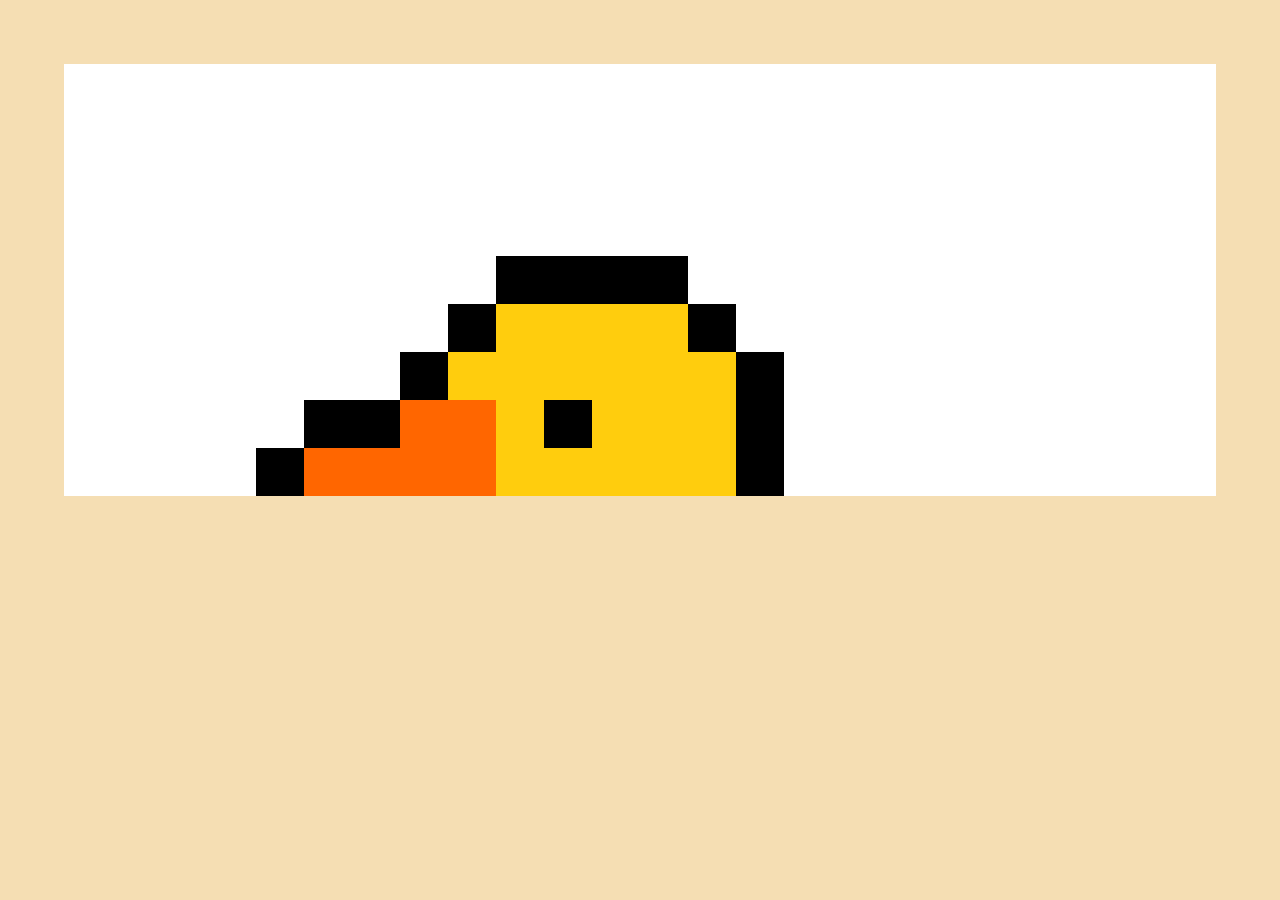
==== bonus/index.html @ baf189a2 "bonus work in progress" ====
<!DOCTYPE html>
<html lang="en">
<head>
    <meta charset="UTF-8">
    <meta http-equiv="X-UA-Compatible" content="IE=edge">
    <meta name="viewport" content="width=device-width, initial-scale=1.0">
    <title>duck!</title>

    <link rel="stylesheet" href="./../12bool.css">
    <link rel="stylesheet" href="style.css">
</head>
<body>
    <div class="container">
        <div class="row">
            <div class="row">
                <div class="col-12 bg-white"></div><!--1st row-->
                <div class="col-12 bg-white"></div><!--2nd row-->
                <div class="col-12 bg-white"></div><!--3rd row-->
                <div class="col-12 bg-white"></div><!--4th row-->
                <div class="col-9 bg-white"></div><!--5th row-->
                <div class="col-3 bg-black"></div>
                <div class="col-8 bg-white"></div><!--6th row-->
                <div class="col-1 bg-black"></div>
                <div class="col-3 bg-yellow"></div>
                <div class="col-7 bg-white"></div><!--7th row-->
                <div class="col-1 bg-black"></div>
                <div class="col-4 bg-yellow"></div>
                <div class="col-5 bg-white"></div><!--8th row-->
                <div class="col-2 bg-black"></div>
                <div class="col-2 bg-orange"></div>
                <div class="col-1 bg-yellow"></div>
                <div class="col-1 bg-black"></div>
                <div class="col-1 bg-yellow"></div>
                <div class="col-4 bg-white"></div><!--9th row-->
                <div class="col-1 bg-black"></div>
                <div class="col-4 bg-orange"></div>
                <div class="col-3 bg-yellow"></div>
                <div class="col"></div><!--10th row-->
            </div>
            <div class="row">
                <div class="col-12 bg-white"></div><!--1st row-->
                <div class="col-12 bg-white"></div><!--2nd row-->
                <div class="col-12 bg-white"></div><!--3rd row-->
                <div class="col-12 bg-white"></div><!--4th row-->
                <div class="col-1 bg-black"></div><!--5th row-->
                <div class="col-11 bg-white"></div>
                <div class="col-1 bg-yellow"></div><!--6th row-->
                <div class="col-1 bg-black"></div>
                <div class="col-10 bg-white"></div>
                <div class="col-2 bg-yellow"></div><!--7th row-->
                <div class="col-1 bg-black"></div>
                <div class="col-9 bg-white"></div>
                <div class="col-2 bg-yellow"></div><!--8th row-->
                <div class="col-1 bg-black"></div>
                <div class="col-9 bg-white"></div>
                <div class="col-2 bg-yellow"></div><!--9th row-->
                <div class="col-1 bg-black"></div>
                <div class="col-9 bg-white"></div>
                <div class="col"></div><!--10th row-->
            </div>
        </div>
    </div>
</body>
</html>
---- 12bool.css ----
.container{
    max-width: 1200px;
    margin: 0 auto;
}

.row{
    display: flex;
    flex-direction: row;
    flex-wrap: wrap;
}

[class*="col-"]{
    flex: 0 0 auto;
}

.col{
    flex-grow: 1;
    flex-shrink: 0;
    max-width: 100%;
}

.col-1{
    flex-basis: calc((100% / 12) * 1);
    max-width: calc((100% / 12) * 1);
}

.col-2{
    flex-basis: calc((100% / 12) * 2);
    max-width: calc((100% / 12) * 2);
}

.col-3{
    flex-basis: calc((100% / 12) * 3);
    max-width: calc((100% / 12) * 3);
}

.col-4{
    flex-basis: calc((100% / 12) * 4);
    max-width: calc((100% / 12) * 4);
}

.col-5{
    flex-basis: calc((100% / 12) * 5);
    max-width: calc((100% / 12) * 5);
}

.col-6{
    flex-basis: calc((100% / 12) * 6);
    max-width: calc((100% / 12) * 6);
}

.col-7{
    flex-basis: calc((100% / 12) * 7);
    max-width: calc((100% / 12) * 7);
}

.col-8{
    flex-basis: calc((100% / 12) * 8);
    max-width: calc((100% / 12) * 8);
}

.col-9{
    flex-basis: calc((100% / 12) * 9);
    max-width: calc((100% / 12) * 9);
}

.col-10{
    flex-basis: calc((100% / 12) * 10);
    max-width: calc((100% / 12) * 10);
}

.col-11{
    flex-basis: calc((100% / 12) * 11);
    max-width: calc((100% / 12) * 11);
}

.col-12{
    flex-basis: calc((100% / 12) * 12);
    max-width: calc((100% / 12) * 12);
}

/*OFFSET INSTRUCTION*/

.col-offset-1{
    margin-left: calc((100% / 12) * 1);
}

.col-offset-2{
    margin-left: calc((100% / 12) * 2);
}

.col-offset-3{
    margin-left: calc((100% / 12) * 3);
}

.col-offset-4{
    margin-left: calc((100% / 12) * 4);
}

.col-offset-5{
    margin-left: calc((100% / 12) * 5);
}

.col-offset-6{
    margin-left: calc((100% / 12) * 6);
}

.col-offset-7{
    margin-left: calc((100% / 12) * 7);
}

.col-offset-8{
    margin-left: calc((100% / 12) * 8);
}

.col-offset-9{
    margin-left: calc((100% / 12) * 9);
}

.col-offset-10{
    margin-left: calc((100% / 12) * 10);
}

.col-offset-11{
    margin-left: calc((100% / 12) * 11);
}

.col-offset-12{
    margin-left: calc((100% / 12) * 12);
}
---- bonus/style.css ----
/*RESET*/

*{
    margin: 0;
    padding: 0;
    box-sizing: border-box;
}

/*utilities*/

.bg-white{
    background-color: white;
}

.bg-black{
    background-color: black;
}

.bg-orange{
    background-color: #ff6600;
}

.bg-yellow{
    background-color: #ffcd0d;
}

/*framework patch*/

.col-1{
    aspect-ratio: 1 / 1;
}

.col-2{
    aspect-ratio: 2 / 1;
}

.col-3{
    aspect-ratio: 3 / 1;
}

.col-4{
    aspect-ratio: 4 / 1;
}

.col-5{
    aspect-ratio: 5 / 1;
}

.col-6{
    aspect-ratio: 6 / 1;
}

.col-7{
    aspect-ratio: 7 / 1;
}

.col-8{
    aspect-ratio: 8 / 1;
}

.col-9{
    aspect-ratio: 9 / 1;
}

.col-10{
    aspect-ratio: 10 / 1;
}

.col-{
    aspect-ratio: 11 / 1;
}

.col-12{
    aspect-ratio: 12 / 1;
}

/*style*/

body{
    padding: 5%;
    background-color: wheat;
}

.container>.row{
    width: 100%;
}

.row{
    flex-grow: 1;
}
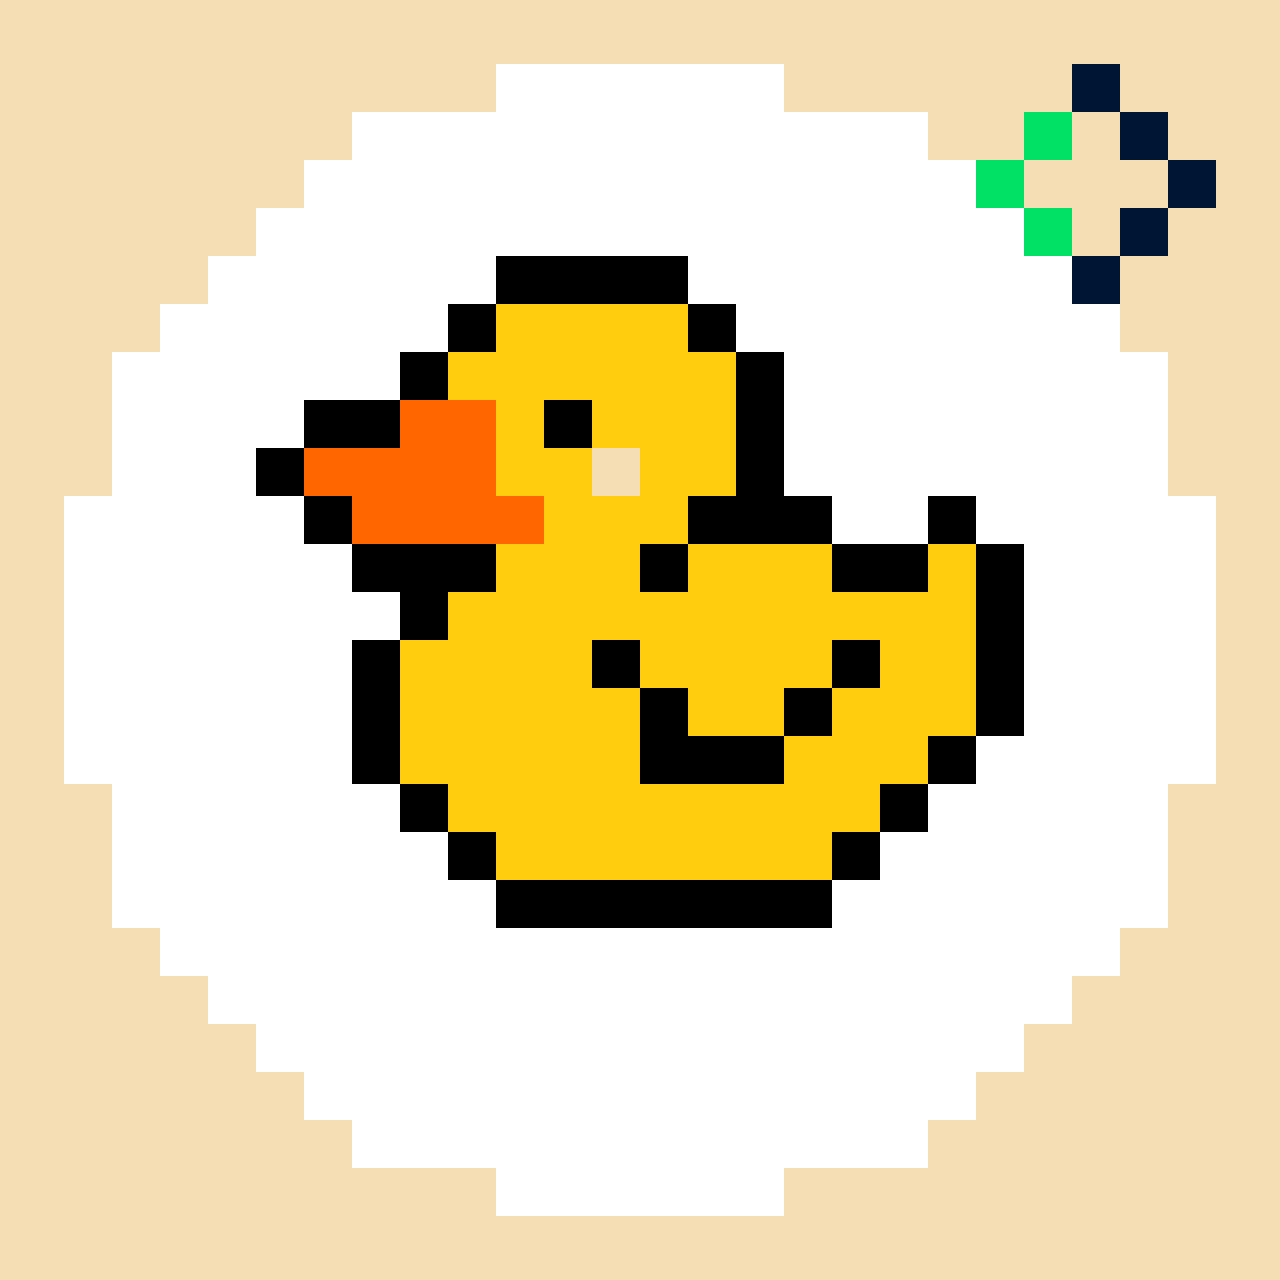
==== commit 52dd3541: "quack!" ====
--- a/bonus/index.html
+++ b/bonus/index.html
@@ -12,51 +12,267 @@
 <body>
     <div class="container">
         <div class="row">
-            <div class="row">
-                <div class="col-12 bg-white"></div><!--1st row-->
-                <div class="col-12 bg-white"></div><!--2nd row-->
-                <div class="col-12 bg-white"></div><!--3rd row-->
-                <div class="col-12 bg-white"></div><!--4th row-->
-                <div class="col-9 bg-white"></div><!--5th row-->
-                <div class="col-3 bg-black"></div>
-                <div class="col-8 bg-white"></div><!--6th row-->
-                <div class="col-1 bg-black"></div>
-                <div class="col-3 bg-yellow"></div>
-                <div class="col-7 bg-white"></div><!--7th row-->
-                <div class="col-1 bg-black"></div>
-                <div class="col-4 bg-yellow"></div>
-                <div class="col-5 bg-white"></div><!--8th row-->
-                <div class="col-2 bg-black"></div>
-                <div class="col-2 bg-orange"></div>
-                <div class="col-1 bg-yellow"></div>
-                <div class="col-1 bg-black"></div>
-                <div class="col-1 bg-yellow"></div>
-                <div class="col-4 bg-white"></div><!--9th row-->
-                <div class="col-1 bg-black"></div>
-                <div class="col-4 bg-orange"></div>
-                <div class="col-3 bg-yellow"></div>
-                <div class="col"></div><!--10th row-->
+            <div class="col-6">
+                <div class="row">
+                    <div class="col-3 col-offset-9 bg-white"></div><!--1st row-->
+                </div>
+
+                <div class="row">
+                    <div class="col-6 col-offset-6 bg-white"></div><!--2nd row-->
+                </div>
+
+                <div class="row">
+                    <div class="col-7 col-offset-5 bg-white"></div><!--3rd row-->
+                </div>
+
+                <div class="row">
+                    <div class="col-8 col-offset-4 bg-white"></div><!--4th row-->
+                </div>
+
+                <div class="row">
+                    <div class="col-6 col-offset-3 bg-white"></div><!--5th row-->
+                    <div class="col-3 bg-black"></div>
+                </div>
+
+                <div class="row">
+                    <div class="col-6 col-offset-2 bg-white"></div><!--6th row-->
+                    <div class="col-1 bg-black"></div>
+                    <div class="col-3 bg-yellow"></div>
+                </div>
+
+                <div class="row">
+                    <div class="col-6 col-offset-1 bg-white"></div><!--7th row-->
+                    <div class="col-1 bg-black"></div>
+                    <div class="col-4 bg-yellow"></div>
+                </div>
+
+                <div class="row">
+                    <div class="col-4 col-offset-1 bg-white"></div><!--8th row-->
+                    <div class="col-2 bg-black"></div>
+                    <div class="col-2 bg-orange"></div>
+                    <div class="col-1 bg-yellow"></div>
+                    <div class="col-1 bg-black"></div>
+                    <div class="col-1 bg-yellow"></div>
+                </div>
+
+                <div class="row">
+                    <div class="col-3 col-offset-1  bg-white"></div><!--9th row-->
+                    <div class="col-1 bg-black"></div>
+                    <div class="col-4 bg-orange"></div>
+                    <div class="col-2 bg-yellow"></div>
+                </div>
+
+                <div class="row">
+                    <div class="col-5 bg-white"></div><!--10th row-->
+                    <div class="col-1 bg-black"></div>
+                    <div class="col-4 bg-orange"></div>
+                    <div class="col-2 bg-yellow"></div>
+                </div>
+
+                <div class="row">
+                    <div class="col-6 bg-white"></div><!--11th row-->
+                    <div class="col-3 bg-black"></div>
+                    <div class="col-3 bg-yellow"></div>
+                </div>
+
+                <div class="row">
+                    <div class="col-7 bg-white"></div><!--12th row-->
+                    <div class="col-1 bg-black"></div>
+                    <div class="col-4 bg-yellow"></div>
+                </div>
+
+                <div class="row">
+                    <div class="col-6 bg-white"></div><!--13th row-->
+                    <div class="col-1 bg-black"></div>
+                    <div class="col-4 bg-yellow"></div>
+                    <div class="col-1 bg-black"></div>
+                </div>
+
+                <div class="row">
+                    <div class="col-6 bg-white"></div><!--14th row-->
+                    <div class="col-1 bg-black"></div>
+                    <div class="col-5 bg-yellow"></div>
+                </div>
+
+                <div class="row">
+                    <div class="col-6 bg-white"></div><!--15th row-->
+                    <div class="col-1 bg-black"></div>
+                    <div class="col-5 bg-yellow"></div>
+                </div>
+
+                <div class="row"><!--16th row-->
+                    <div class="col-6 col-offset-1 bg-white"></div>
+                    <div class="col-1 bg-black"></div>
+                    <div class="col-4 bg-yellow"></div>
+                </div>
+
+                <div class="row"><!--17th row-->
+                    <div class="col-7 col-offset-1 bg-white"></div>
+                    <div class="col-1 bg-black"></div>
+                    <div class="col-3 bg-yellow"></div>
+                </div>
+
+                <div class="row">
+                    <div class="col-8 col-offset-1 bg-white"></div>
+                    <div class="col-3 bg-black"></div><!--18th row-->
+                </div>
+
+                <div class="row"><!--19th row-->
+                    <div class="col-10 col-offset-2 bg-white"></div>
+                </div>
+                <div class="row"><!--20th row-->
+                    <div class="col-9 col-offset-3 bg-white"></div>
+                </div>
+                <div class="row"><!--21th row-->
+                    <div class="col-8 col-offset-4 bg-white"></div>
+                </div>
+                <div class="row"><!--22th row-->
+                    <div class="col-7 col-offset-5 bg-white"></div>
+                </div>
+                <div class="row"><!--23th row-->
+                    <div class="col-6 col-offset-6 bg-white"></div>
+                </div>
+                <div class="row"><!--24th row-->
+                    <div class="col-3 col-offset-9 bg-white"></div>
+                </div>
+
             </div>
-            <div class="row">
-                <div class="col-12 bg-white"></div><!--1st row-->
-                <div class="col-12 bg-white"></div><!--2nd row-->
-                <div class="col-12 bg-white"></div><!--3rd row-->
-                <div class="col-12 bg-white"></div><!--4th row-->
-                <div class="col-1 bg-black"></div><!--5th row-->
-                <div class="col-11 bg-white"></div>
-                <div class="col-1 bg-yellow"></div><!--6th row-->
-                <div class="col-1 bg-black"></div>
-                <div class="col-10 bg-white"></div>
-                <div class="col-2 bg-yellow"></div><!--7th row-->
-                <div class="col-1 bg-black"></div>
-                <div class="col-9 bg-white"></div>
-                <div class="col-2 bg-yellow"></div><!--8th row-->
-                <div class="col-1 bg-black"></div>
-                <div class="col-9 bg-white"></div>
-                <div class="col-2 bg-yellow"></div><!--9th row-->
-                <div class="col-1 bg-black"></div>
-                <div class="col-9 bg-white"></div>
-                <div class="col"></div><!--10th row-->
+            <div class="col-6">
+                <div class="row">
+                    <div class="col-3 bg-white"></div><!--1st row-->
+                    <div class="col-1 col-offset-6 bg-blue"></div>
+                </div>
+
+                <div class="row">
+                    <div class="col-6 bg-white"></div><!--2nd row-->
+                    <div class="col-1 col-offset-2 bg-green"></div>
+                    <div class="col-1 col-offset-1 bg-blue"></div>
+                </div>
+
+                <div class="row">
+                    <div class="col-7 bg-white"></div><!--3rd row-->
+                    <div class="col-1 bg-green"></div>
+                    <div class="col-1 col-offset-3 bg-blue"></div>
+                </div>
+
+                <div class="row">
+                    <div class="col-8 bg-white"></div><!--4th row-->
+                    <div class="col-1 bg-green"></div>
+                    <div class="col-1 col-offset-1 bg-blue"></div>
+                </div>
+
+                <div class="row">
+                    <div class="col-1 bg-black"></div><!--5th row-->
+                    <div class="col-8 bg-white"></div>
+                    <div class="col-1 bg-blue"></div>
+                </div>
+
+                <div class="row">
+                    <div class="col-1 bg-yellow"></div><!--6th row-->
+                    <div class="col-1 bg-black"></div>
+                    <div class="col-8 bg-white"></div>
+                </div>
+
+                <div class="row">
+                    <div class="col-2 bg-yellow"></div><!--7th row-->
+                    <div class="col-1 bg-black"></div>
+                    <div class="col-8 bg-white"></div>
+                </div>
+
+                <div class="row">
+                    <div class="col-2 bg-yellow"></div><!--8th row-->
+                    <div class="col-1 bg-black"></div>
+                    <div class="col-8 bg-white"></div>
+                </div>
+
+                <div class="row">
+                    <div class="col-2 bg-yellow"></div><!--9th row-->
+                    <div class="col-1 bg-black"></div>
+                    <div class="col-8 bg-white"></div>
+                </div>
+
+                <div class="row">
+                    <div class="col-1 bg-yellow"></div><!--10th row-->
+                    <div class="col-3 bg-black"></div>
+                    <div class="col-2 bg-white"></div>
+                    <div class="col-1 bg-black"></div>
+                    <div class="col-5 bg-white"></div>
+                </div>
+
+                <div class="row">
+                    <div class="col-1 bg-black"></div><!--11th row-->
+                    <div class="col-3 bg-yellow"></div>
+                    <div class="col-2 bg-black"></div>
+                    <div class="col-1 bg-yellow"></div>
+                    <div class="col-1 bg-black"></div>
+                    <div class="col-4 bg-white"></div>
+                </div>
+
+                <div class="row">
+                    <div class="col-7 bg-yellow"></div><!--12th row-->
+                    <div class="col-1 bg-black"></div>
+                    <div class="col-4 bg-white"></div>
+                </div>
+
+                <div class="row">
+                    <div class="col-4 bg-yellow"></div><!--13th row-->
+                    <div class="col-1 bg-black"></div>
+                    <div class="col-2 bg-yellow"></div>
+                    <div class="col-1 bg-black"></div>
+                    <div class="col-4 bg-white"></div>
+                </div>
+
+                <div class="row">
+                    <div class="col-1 bg-black"></div><!--14th row-->
+                    <div class="col-2 bg-yellow"></div>
+                    <div class="col-1 bg-black"></div>
+                    <div class="col-3 bg-yellow"></div>
+                    <div class="col-1 bg-black"></div>
+                    <div class="col-4 bg-white"></div>
+                </div>
+
+                <div class="row">
+                    <div class="col-3 bg-black"></div><!--15th row-->
+                    <div class="col-3 bg-yellow"></div>
+                    <div class="col-1 bg-black"></div>
+                    <div class="col-5 bg-white"></div>
+                </div>
+
+                <div class="row">
+                    <div class="col-5 bg-yellow"></div><!--16th row-->
+                    <div class="col-1 bg-black"></div>
+                    <div class="col-5 bg-white"></div>
+                </div>
+
+                <div class="row">
+                    <div class="col-4 bg-yellow"></div><!--17th row-->
+                    <div class="col-1 bg-black"></div>
+                    <div class="col-6 bg-white"></div>
+                </div>
+
+                <div class="row">
+                    <div class="col-4 bg-black"></div><!--18th row-->
+                    <div class="col-7 bg-white"></div>
+                </div>
+
+                <div class="row"><!--19th row-->
+                    <div class="col-10 bg-white"></div>
+                </div>
+                <div class="row"><!--20th row-->
+                    <div class="col-9 bg-white"></div>
+                </div>
+                <div class="row"><!--21th row-->
+                    <div class="col-8 bg-white"></div>
+                </div>
+                <div class="row"><!--22th row-->
+                    <div class="col-7 bg-white"></div>
+                </div>
+                <div class="row"><!--23th row-->
+                    <div class="col-6 bg-white"></div>
+                </div>
+                <div class="row"><!--24th row-->
+                    <div class="col-3 bg-white"></div>
+                </div>
             </div>
         </div>
     </div>
--- a/bonus/style.css
+++ b/bonus/style.css
@@ -22,6 +22,14 @@
 
 .bg-yellow{
     background-color: #ffcd0d;
+}
+
+.bg-green{
+    background-color: #00e165;
+}
+
+.bg-blue{
+    background-color: #001533;
 }
 
 /*framework patch*/
